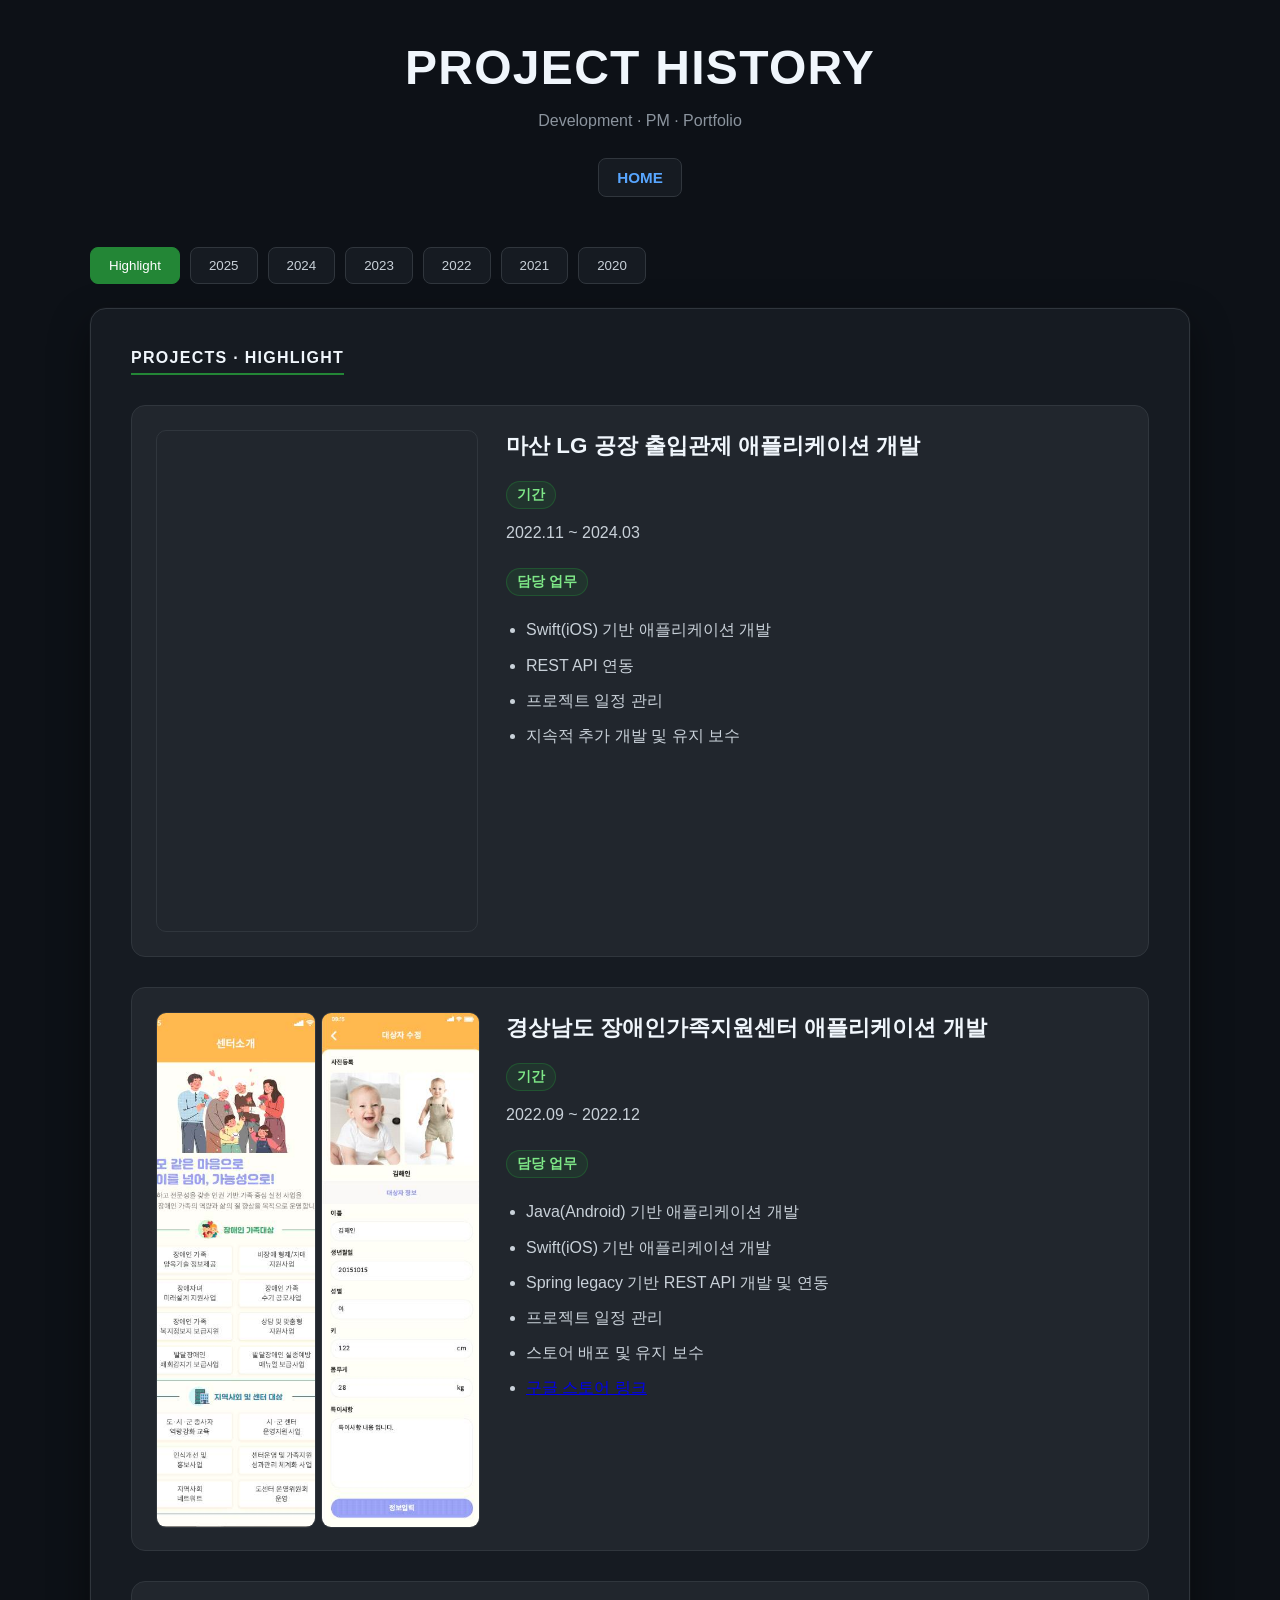
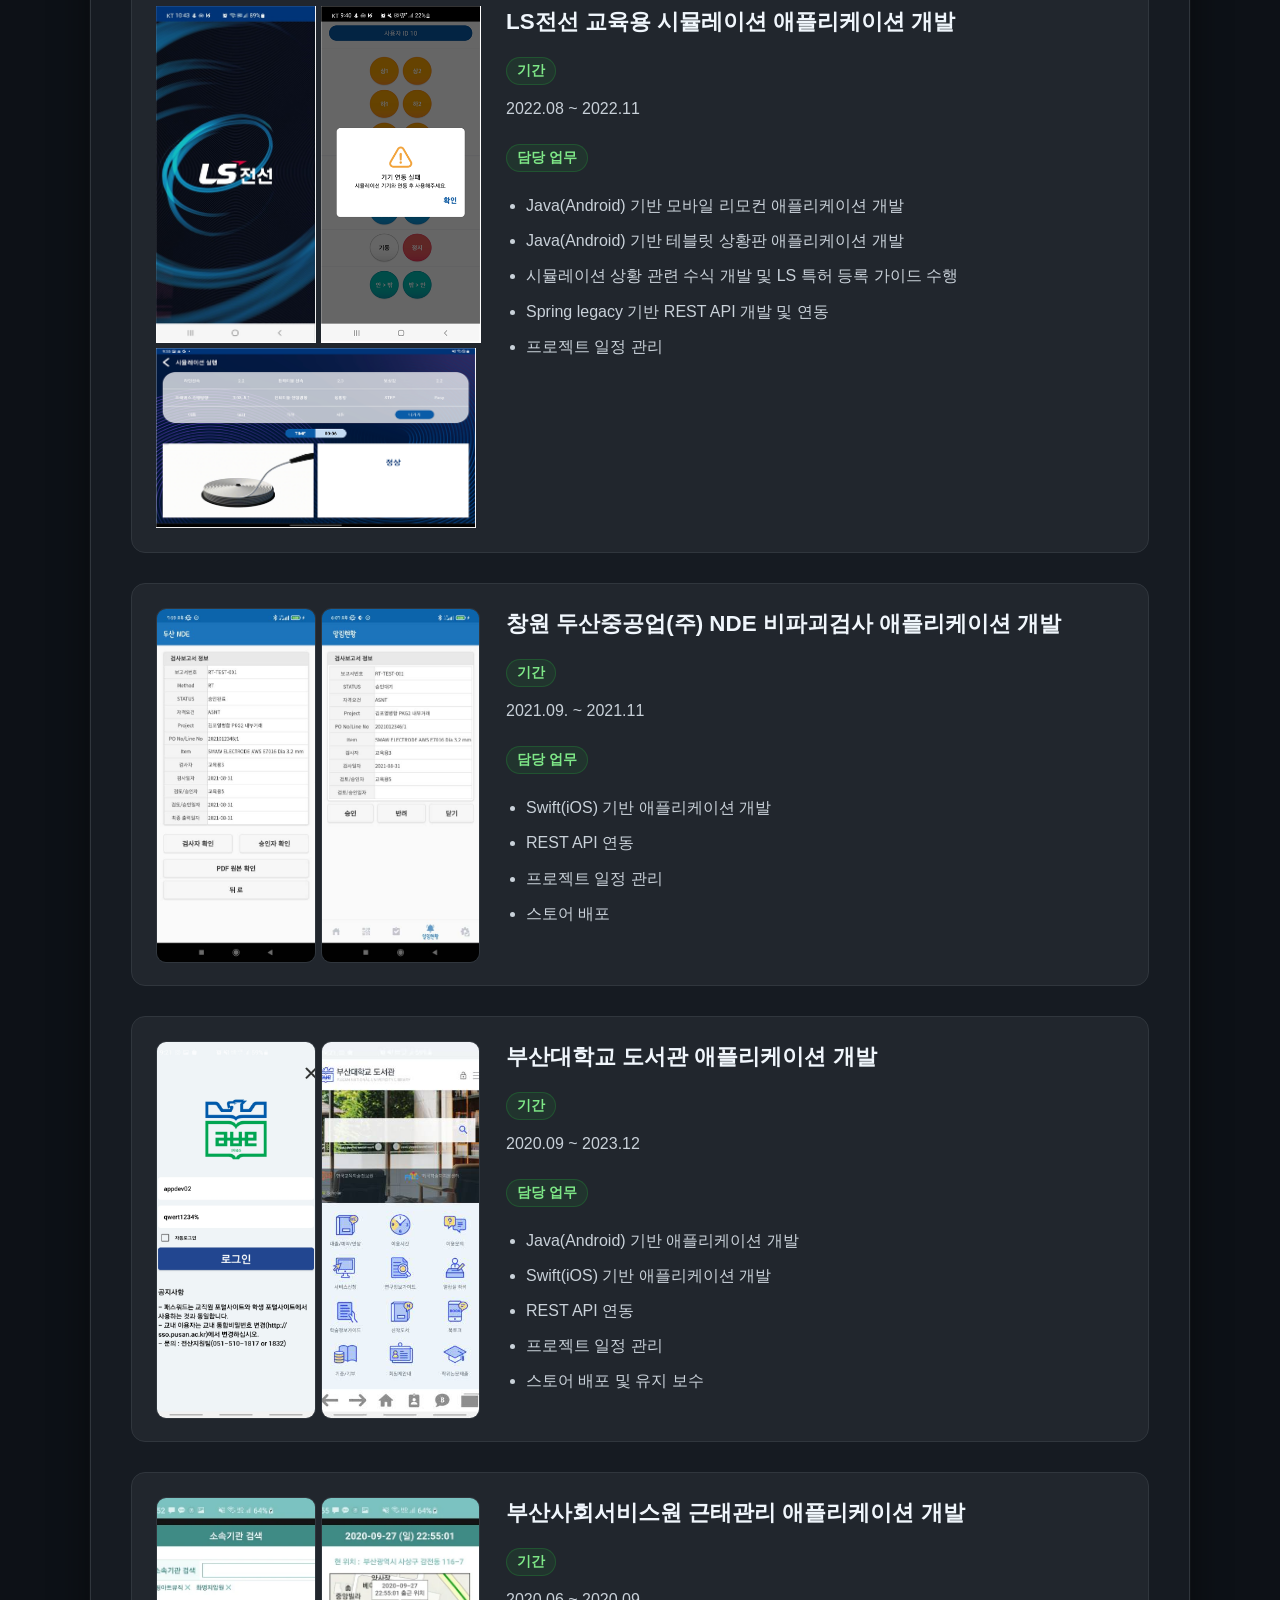
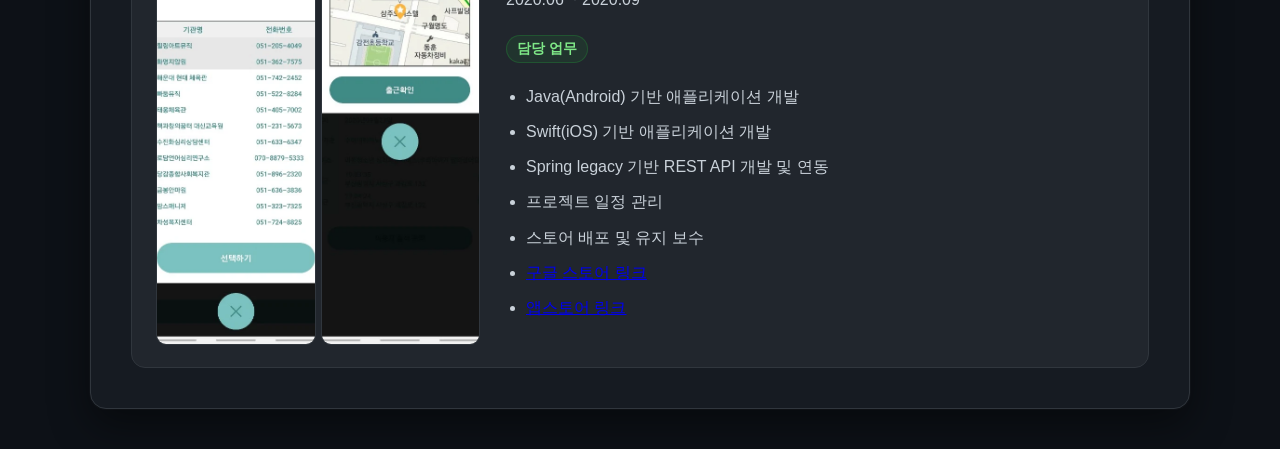
==== app_history_page.html @ d298a1f3 "123" ====
<!DOCTYPE html>
<html lang="ko">

<head>
    <meta charset="UTF-8">
    <meta name="viewport" content="width=device-width, initial-scale=1.0">
    <title>Project History | 김인호</title>

    <link rel="stylesheet" href="style_history.css">
</head>

<body>

    <!-- 헤더 -->
    <header class="top">
        <h1>PROJECT HISTORY</h1>

        <p class="subtitle">
            Development · PM · Portfolio
        </p>

        <nav>
            <a href="index.html">HOME</a>
        </nav>
    </header>

    <!-- 연도 버튼 -->
    <div class="year-tabs">
        <button class="year-btn active" data-year="highlight">Highlight</button>

        <button class="year-btn " data-year="2025">2025</button>
        <button class="year-btn" data-year="2024">2024</button>
        <button class="year-btn" data-year="2023">2023</button>
        <button class="year-btn" data-year="2022">2022</button>
        <button class="year-btn" data-year="2021">2021</button>
        <button class="year-btn" data-year="2020">2020</button>

    </div>

    <main>

        <!-- highlight -->
        <section class="history-section active" id="highlight">

            <h2>PROJECTS · HIGHLIGHT</h2>

          

            <div class="project-card">
                <div class="project-image">

                   <video
                    autoplay
                    muted
                    loop
                    playsinline
                    >
                <source src="https://ora2148.github.io/portfolio/videos/KakaoTalk_20240517_142802264.mp4" type="video/mp4">
            </video>
                </div>
                <div class="project-content">

                    <h3>마산 LG 공장 출입관제 애플리케이션 개발</h3>

                    <div class="info">
                        <span class="label">기간</span>
                        <p>2022.11 ~ 2024.03</p>
                    </div>

                    <div class="info">
                        <span class="label">담당 업무</span>

                        <ul>
                            <li>Swift(iOS) 기반 애플리케이션 개발</li>
                            <li>REST API 연동</li>
                            <li>프로젝트 일정 관리</li>
                            <li>지속적 추가 개발 및 유지 보수</li>
                        </ul>

                    </div>

                </div>

            </div>

  <div class="project-card">

                <div class="project-image">
                    <img src="https://ora2148.github.io/portfolio/images/1.kn.jpg" alt="">
                    <img src="https://ora2148.github.io/portfolio/images/2.kn.jpg" alt="">
                </div>

                <div class="project-content">

                    <h3>경상남도 장애인가족지원센터 애플리케이션 개발 </h3>

                    <div class="info">
                        <span class="label">기간</span>
                        <p>2022.09 ~ 2022.12</p>
                    </div>

                    <div class="info">
                        <span class="label">담당 업무</span>

                        <ul>
                            <li>Java(Android) 기반 애플리케이션 개발</li>
                            <li>Swift(iOS) 기반 애플리케이션 개발</li>
                            <li>Spring legacy 기반 REST API 개발 및 연동</li>
                            <li>프로젝트 일정 관리</li>
                            <li>스토어 배포 및 유지 보수</li>
                            <li><a href="https://play.google.com/store/apps/details?id=com.raonsoft.knfamily_new&hl=ko" target="_blank">구글 스토어 링크</a></li>
                        </ul>

                    </div>

                </div>

            </div>


            <div class="project-card">
                <div class="project-images">

                    <div class="top-images">
                        <img src="https://ora2148.github.io/portfolio/images/1.ls.png">
                        <img src="https://ora2148.github.io/portfolio/images/2.ls.png">
                    </div>

                    <img class="bottom-image"
                        src="https://ora2148.github.io/portfolio/images/4.ls.png">

                </div>
                <div class="project-content">

                    <h3>LS전선 교육용 시뮬레이션 애플리케이션 개발</h3>

                    <div class="info">
                        <span class="label">기간</span>
                        <p>2022.08 ~ 2022.11</p>
                    </div>

                    <div class="info">
                        <span class="label">담당 업무</span>

                        <ul>
                            <li>Java(Android) 기반 모바일 리모컨 애플리케이션 개발</li>
                            <li>Java(Android) 기반 테블릿 상황판 애플리케이션 개발</li>
                            <li>시뮬레이션 상황 관련 수식 개발 및 LS 특허 등록 가이드 수행</li>
                            <li>Spring legacy 기반 REST API 개발 및 연동</li>
                            <li>프로젝트 일정 관리</li>
                        </ul>

                    </div>

                </div>

            </div>

  <div class="project-card">

                <div class="project-image">
                    <img src="https://ora2148.github.io/portfolio/images/DS_DHI_NDE1.jpg" alt="">
                    <img src="https://ora2148.github.io/portfolio/images/DS_DHI_NDE2.jpg" alt="">
                </div>

                <div class="project-content">

                    <h3>창원 두산중공업(주) NDE 비파괴검사 애플리케이션 개발</h3>

                    <div class="info">
                        <span class="label">기간</span>
                        <p>2021.09. ~ 2021.11</p>
                    </div>

                    <div class="info">
                        <span class="label">담당 업무</span>

                        <ul>
                            <li>Swift(iOS) 기반 애플리케이션 개발</li>
                            <li>REST API 연동</li>
                            <li>프로젝트 일정 관리</li>
                            <li>스토어 배포</li>
                        </ul>

                    </div>

                </div>

            </div>




            <div class="project-card">

                <div class="project-image">
                    <img src="https://ora2148.github.io/portfolio/images/1.BL01.jpg" alt="">
                    <img src="https://ora2148.github.io/portfolio/images/1.BL02.jpg" alt="">
                </div>
                <div class="project-content">

                    <h3>부산대학교 도서관 애플리케이션 개발</h3>

                    <div class="info">
                        <span class="label">기간</span>
                        <p>2020.09 ~ 2023.12</p>
                    </div>

                    <div class="info">
                        <span class="label">담당 업무</span>

                        <ul>
                            <li>Java(Android) 기반 애플리케이션 개발</li>
                            <li>Swift(iOS) 기반 애플리케이션 개발</li>
                            <li>REST API 연동</li>
                            <li>프로젝트 일정 관리</li>
                            <li>스토어 배포 및 유지 보수</li>
                        </ul>

                    </div>

                </div>

            </div>


  <div class="project-card">

                <div class="project-image">
                    <img src="https://ora2148.github.io/portfolio/images/1.BWI.webp" alt="">
                    <img src="https://ora2148.github.io/portfolio/images/2.BWI.webp" alt="">
                </div>

                <div class="project-content">

                    <h3>부산사회서비스원 근태관리 애플리케이션 개발</h3>

                    <div class="info">
                        <span class="label">기간</span>
                        <p>2020.06 ~ 2020.09</p>
                    </div>

                    <div class="info">
                        <span class="label">담당 업무</span>

                        <ul>
                            <li>Java(Android) 기반 애플리케이션 개발</li>
                            <li>Swift(iOS) 기반 애플리케이션 개발</li>
                            <li>Spring legacy 기반 REST API 개발 및 연동</li>
                            <li>프로젝트 일정 관리</li>
                            <li>스토어 배포 및 유지 보수</li>
                            <li><a href="https://play.google.com/store/apps/details?id=kr.bswdi.android.app&hl=ko" target="_blank">구글 스토어 링크</a></li>
                            <li><a href="https://apps.apple.com/kr/app/%EB%B6%80%EC%82%B0%EC%A7%80%EC%97%AD%EC%82%AC%ED%9A%8C%EC%84%9C%EB%B9%84%EC%8A%A4/id1555189608" target="_blank">앱스토어 링크</a></li>
                        </ul>

                    </div>

                </div>

            </div>
            

   
        </section>


        <!-- 2025 -->
        <section class="history-section" id="2025">

            <h2>PROJECTS · 2025</h2>

            <div class="project-card">

                <div class="project-image">
                    <img src="https://ora2148.github.io/portfolio/images/01.lions.png" alt="">
                    <img src="https://ora2148.github.io/portfolio/images/02.lions.png" alt="">
                </div>

                <div class="project-content">

                    <h3>라이온스 사자회</h3>

                    <div class="info">
                        <span class="label">기간</span>
                        <p>2025.03 ~ 2025.11</p>
                    </div>

                    <div class="info">
                        <span class="label">담당 업무</span>

                        <ul>
                            <li>Java(Android) 기반 애플리케이션 개발</li>
                            <li>Swift(iOS) 기반 애플리케이션 개발</li>
                            <li>Spring legacy 기반 REST API 개발 및 연동</li>
                            <li>프로젝트 일정 관리</li>
                            <li>스토어 배포 및 유지 보수</li>
                            <li><a href="https://play.google.com/store/apps/details?id=com.cora.lionssaja&hl=ko" target="_blank">구글 스토어 링크</a></li>
                            <li><a href="https://apps.apple.com/kr/app/%EB%9D%BC%EC%9D%B4%EC%98%A8%EC%8A%A4-%EC%82%AC%EC%9E%90%ED%9A%8C/id6743465146" target="_blank">앱스토어 링크</a></li>
                        </ul>

                    </div>

                </div>

            </div>

        </section>






        <!-- 2024 -->
        <section class="history-section" id="2024">

            <h2>PROJECTS · 2024</h2>

            <div class="project-card">

                <div class="project-image">
                    <img src="images/project2.png" alt="">
                </div>

                <div class="project-content">

                    <h3>웹 서비스 개선 프로젝트</h3>

                    <div class="info">
                        <span class="label">기간</span>
                        <p>2024.03 ~ 2024.11</p>
                    </div>

                    <div class="info">
                        <span class="label">담당 업무</span>

                        <ul>
                            <li>반응형 웹 구현</li>
                            <li>다크모드 UI 개발</li>
                            <li>프로젝트 유지보수</li>
                        </ul>

                    </div>

                </div>

            </div>

        </section>


        <!-- 2023 -->
        <section class="history-section" id="2023">
            <h2>PROJECTS · 2023</h2>
            <p>2023 프로젝트 내용</p>
        </section>



        <!-- 2022 -->
        <section class="history-section" id="2022">
            <h2>PROJECTS · 2022</h2>
 <div class="project-card">
                <div class="project-image">

                   <video
                    autoplay
                    muted
                    loop
                    playsinline
                    >
                <source src="https://ora2148.github.io/portfolio/videos/KakaoTalk_20240517_142802264.mp4" type="video/mp4">
            </video>
                </div>
                <div class="project-content">

                    <h3>마산 LG 공장 출입관제 애플리케이션 개발</h3>

                    <div class="info">
                        <span class="label">기간</span>
                        <p>2022.11 ~ 2024.03</p>
                    </div>

                    <div class="info">
                        <span class="label">담당 업무</span>

                        <ul>
                            <li>Swift(iOS) 기반 애플리케이션 개발</li>
                            <li>REST API 연동</li>
                            <li>프로젝트 일정 관리</li>
                            <li>지속적 추가 개발 및 유지 보수</li>
                        </ul>

                    </div>

                </div>

            </div>

  <div class="project-card">

                <div class="project-image">
                    <img src="https://ora2148.github.io/portfolio/images/1.kn.jpg" alt="">
                    <img src="https://ora2148.github.io/portfolio/images/2.kn.jpg" alt="">
                </div>

                <div class="project-content">

                    <h3>경상남도 장애인가족지원센터 애플리케이션 개발 </h3>

                    <div class="info">
                        <span class="label">기간</span>
                        <p>2022.09 ~ 2022.12</p>
                    </div>

                    <div class="info">
                        <span class="label">담당 업무</span>

                        <ul>
                            <li>Java(Android) 기반 애플리케이션 개발</li>
                            <li>Swift(iOS) 기반 애플리케이션 개발</li>
                            <li>Spring legacy 기반 REST API 개발 및 연동</li>
                            <li>프로젝트 일정 관리</li>
                            <li>스토어 배포 및 유지 보수</li>
                            <li><a href="https://play.google.com/store/apps/details?id=com.raonsoft.knfamily_new&hl=ko" target="_blank">구글 스토어 링크</a></li>
                        </ul>

                    </div>

                </div>

            </div>


            <div class="project-card">
                <div class="project-images">

                    <div class="top-images">
                        <img src="https://ora2148.github.io/portfolio/images/1.ls.png">
                        <img src="https://ora2148.github.io/portfolio/images/2.ls.png">
                    </div>

                    <img class="bottom-image"
                        src="https://ora2148.github.io/portfolio/images/4.ls.png">

                </div>
                <div class="project-content">

                    <h3>LS전선 교육용 시뮬레이션 애플리케이션 개발</h3>

                    <div class="info">
                        <span class="label">기간</span>
                        <p>2022.08 ~ 2022.11</p>
                    </div>

                    <div class="info">
                        <span class="label">담당 업무</span>

                        <ul>
                            <li>Java(Android) 기반 모바일 리모컨 애플리케이션 개발</li>
                            <li>Java(Android) 기반 테블릿 상황판 애플리케이션 개발</li>
                            <li>시뮬레이션 상황 관련 수식 개발 및 LS 특허 등록 가이드 수행</li>
                            <li>Spring legacy 기반 REST API 개발 및 연동</li>
                            <li>프로젝트 일정 관리</li>
                        </ul>

                    </div>

                </div>

            </div>
                </section>

        <!-- 2021 -->
        <section class="history-section" id="2021">
            <h2>PROJECTS · 2021</h2>
            <div class="project-card">

                <div class="project-image">
                    <img src="https://ora2148.github.io/portfolio/images/1.BSR.png" alt="">
                    <img src="https://ora2148.github.io/portfolio/images/2.BSR.png" alt="">
                </div>

                <div class="project-content">

                    <h3>에스딘 - 부산 스탬프랠리 BSR</h3>

                    <div class="info">
                        <span class="label">기간</span>
                        <p>2021.06 ~ 2023.12</p>
                    </div>

                    <div class="info">
                        <span class="label">담당 업무</span>

                        <ul>
                            <li>Java(Android) 기반 애플리케이션 개발</li>
                            <li>Swift(iOS) 기반 애플리케이션 개발</li>
                            <li>Spring legacy 기반 REST API 개발 및 연동</li>
                            <li>프로젝트 일정 관리</li>
                            <li>스토어 배포 및 유지 보수</li>
                        </ul>

                    </div>

                </div>

            </div>


<div class="project-card">

                <div class="project-image">
                    <img src="https://ora2148.github.io/portfolio/images/DS_DHI_NDE1.jpg" alt="">
                    <img src="https://ora2148.github.io/portfolio/images/DS_DHI_NDE2.jpg" alt="">
                </div>

                <div class="project-content">

                    <h3>창원 두산중공업(주) NDE 비파괴검사 애플리케이션 개발</h3>

                    <div class="info">
                        <span class="label">기간</span>
                        <p>2021.09. ~ 2021.11</p>
                    </div>

                    <div class="info">
                        <span class="label">담당 업무</span>

                        <ul>
                            <li>Swift(iOS) 기반 애플리케이션 개발</li>
                            <li>REST API 연동</li>
                            <li>프로젝트 일정 관리</li>
                            <li>스토어 배포</li>
                        </ul>

                    </div>

                </div>

            </div>



        </section>


    <section class="history-section" id="2020">
                <h2>PROJECTS · 2020</h2>


 <div class="project-card">

                <div class="project-image">
                    <img src="https://ora2148.github.io/portfolio/images/1.BL01.jpg" alt="">
                    <img src="https://ora2148.github.io/portfolio/images/1.BL02.jpg" alt="">
                </div>
                <div class="project-content">

                    <h3>부산대학교 도서관 애플리케이션 개발</h3>

                    <div class="info">
                        <span class="label">기간</span>
                        <p>2020.09 ~ 2023.12</p>
                    </div>

                    <div class="info">
                        <span class="label">담당 업무</span>

                        <ul>
                            <li>Java(Android) 기반 애플리케이션 개발</li>
                            <li>Swift(iOS) 기반 애플리케이션 개발</li>
                            <li>REST API 연동</li>
                            <li>프로젝트 일정 관리</li>
                            <li>스토어 배포 및 유지 보수</li>
                        </ul>

                    </div>

                </div>

            </div>


  <div class="project-card">

                <div class="project-image">
                    <img src="https://ora2148.github.io/portfolio/images/1.BWI.webp" alt="">
                    <img src="https://ora2148.github.io/portfolio/images/2.BWI.webp" alt="">
                </div>

                <div class="project-content">

                    <h3>부산사회서비스원 근태관리 애플리케이션 개발</h3>

                    <div class="info">
                        <span class="label">기간</span>
                        <p>2020.06 ~ 2020.09</p>
                    </div>

                    <div class="info">
                        <span class="label">담당 업무</span>

                        <ul>
                            <li>Java(Android) 기반 애플리케이션 개발</li>
                            <li>Swift(iOS) 기반 애플리케이션 개발</li>
                            <li>Spring legacy 기반 REST API 개발 및 연동</li>
                            <li>프로젝트 일정 관리</li>
                            <li>스토어 배포 및 유지 보수</li>
                            <li><a href="https://play.google.com/store/apps/details?id=kr.bswdi.android.app&hl=ko" target="_blank">구글 스토어 링크</a></li>
                            <li><a href="https://apps.apple.com/kr/app/%EB%B6%80%EC%82%B0%EC%A7%80%EC%97%AD%EC%82%AC%ED%9A%8C%EC%84%9C%EB%B9%84%EC%8A%A4/id1555189608" target="_blank">앱스토어 링크</a></li>
                        </ul>

                    </div>

                </div>

            </div>
            













            </section>

    </main>

    <script>

        const buttons = document.querySelectorAll('.year-btn');
        const sections = document.querySelectorAll('.history-section');

        buttons.forEach(button => {

            button.addEventListener('click', () => {

                const targetYear = button.dataset.year;

                buttons.forEach(btn => {
                    btn.classList.remove('active');
                });

                sections.forEach(section => {
                    section.classList.remove('active');
                });

                button.classList.add('active');

                document
                    .getElementById(targetYear)
                    .classList.add('active');

            });

        });

    </script>

</body>

</html>
---- style_history.css ----
/* GitHub Dark 스타일 기반 */

/* 전체 */
body {
    margin: 0;
    padding: 40px 20px;

    font-family: -apple-system, BlinkMacSystemFont, "Segoe UI",
        Helvetica, Arial, sans-serif;

    background: #0d1117;
    color: #c9d1d9;
}

/* 헤더 */
.top {
    text-align: center;
    margin-bottom: 50px;
}

.top h1 {
    margin: 0;
    font-size: 3rem;
    font-weight: 700;
    letter-spacing: 0.08rem;
    color: #f0f6fc;
}

.subtitle {
    margin-top: 12px;
    color: #8b949e;
    font-size: 1rem;
}

/* 네비게이션 */
nav {
    margin-top: 24px;
}

nav a {
    display: inline-block;

    padding: 10px 18px;

    color: #58a6ff;
    text-decoration: none;
    font-size: 0.95rem;
    font-weight: 600;

    border: 1px solid #30363d;
    border-radius: 8px;

    background: #161b22;

    transition: all 0.2s ease;
}

nav a:hover {
    background: #21262d;
    border-color: #58a6ff;
}

/* 메인 */
main {
    max-width: 1100px;
    margin: 0 auto;
}

/* 섹션 */
.history-section {
    background: #161b22;

    border: 1px solid #30363d;
    border-radius: 16px;

    padding: 40px;

    box-shadow:
        0 0 0 1px rgba(240,246,252,0.02),
        0 16px 40px rgba(0,0,0,0.45);
}

/* 섹션 제목 */
.history-section h2 {
    display: inline-block;

    margin: 0 0 30px;
    padding-bottom: 6px;

    font-size: 1rem;
    font-weight: 600;
    letter-spacing: 0.08rem;

    color: #f0f6fc;

    border-bottom: 2px solid #238636;
}

/* 프로젝트 카드 */
.project-card {
    display: grid;
    grid-template-columns: 320px 1fr;
    gap: 30px;

    margin-bottom: 30px;
    padding: 24px;

    background: #21262d;

    border: 1px solid #30363d;
    border-radius: 14px;

    transition: all 0.2s ease;
}

/* 마지막 카드 */
.project-card:last-child {
    margin-bottom: 0;
}

/* hover */
.project-card:hover {
    border-color: #238636;

    transform: translateY(-2px);

    box-shadow:
        0 0 0 1px rgba(35,134,54,0.2),
        0 8px 24px rgba(0,0,0,0.35);
}

/* 프로젝트 이미지 */
.project-image {
    display: flex;
    gap: 5px;
}

.project-image img {
    width: calc(50% - 2.5px);
    height: 100%;

    object-fit: cover;

    border-radius: 10px;
    border: 1px solid #30363d;
}

.project-image video {
    width: 100%;
    height: 500px;

    object-fit: cover;

    border-radius: 10px;
    border: 1px solid #30363d;
}

/* 프로젝트 내용 */
.project-content h3 {
    margin: 0 0 20px;

    font-size: 1.4rem;
    font-weight: 700;

    color: #f0f6fc;
}

/* 정보 블록 */
.info {
    margin-bottom: 22px;
}

/* 라벨 */
.label {
    display: inline-block;

    margin-bottom: 10px;
    padding: 4px 10px;

    font-size: 0.85rem;
    font-weight: 600;

    color: #7ee787;

    background: rgba(35, 134, 54, 0.15);

    border: 1px solid rgba(35, 134, 54, 0.4);
    border-radius: 999px;
}

/* 텍스트 */
p,
li {
    margin: 0;
    color: #c9d1d9;
    line-height: 1.7;
}

/* 리스트 */
ul {
    margin: 10px 0 0;
    padding-left: 20px;
}

li {
    margin-bottom: 8px;
}

/* 연도 탭 */
.year-tabs {
    display: flex;
    gap: 10px;

    margin-bottom: 24px;
}

/* 버튼 */
.year-btn {
    padding: 10px 18px;

    background: #161b22;
    color: #c9d1d9;

    border: 1px solid #30363d;
    border-radius: 8px;

    cursor: pointer;

    transition: all 0.2s ease;
}

/* hover */
.year-btn:hover {
    border-color: #58a6ff;
}

/* 활성 버튼 */
.year-btn.active {
    background: #238636;
    color: #ffffff;

    border-color: #238636;
}

/* 기본 숨김 */
.history-section {
    display: none;
}

/* 활성 section */
.history-section.active {
    display: block;
}

.year-tabs {
    max-width: 1100px;
    margin: 0 auto 24px;
}


.project-images{
    display:flex;
    flex-direction:column;
    gap:5px;
}

.top-images{
    display:flex;
    gap:5px;
}

.top-images img{
    width:50%;
    object-fit:cover;
}

.bottom-image{
    width:100%;
    object-fit:cover;
}
/* 반응형 */
@media (max-width: 768px) {

    body {
        padding: 20px 12px;
    }

    .top h1 {
        font-size: 2.2rem;
    }

    .history-section {
        padding: 24px;
    }

    .project-card {
        grid-template-columns: 1fr;
    }

    .project-image img {
        max-height: 220px;
    }

    .project-content h3 {
        font-size: 1.2rem;
    }
}
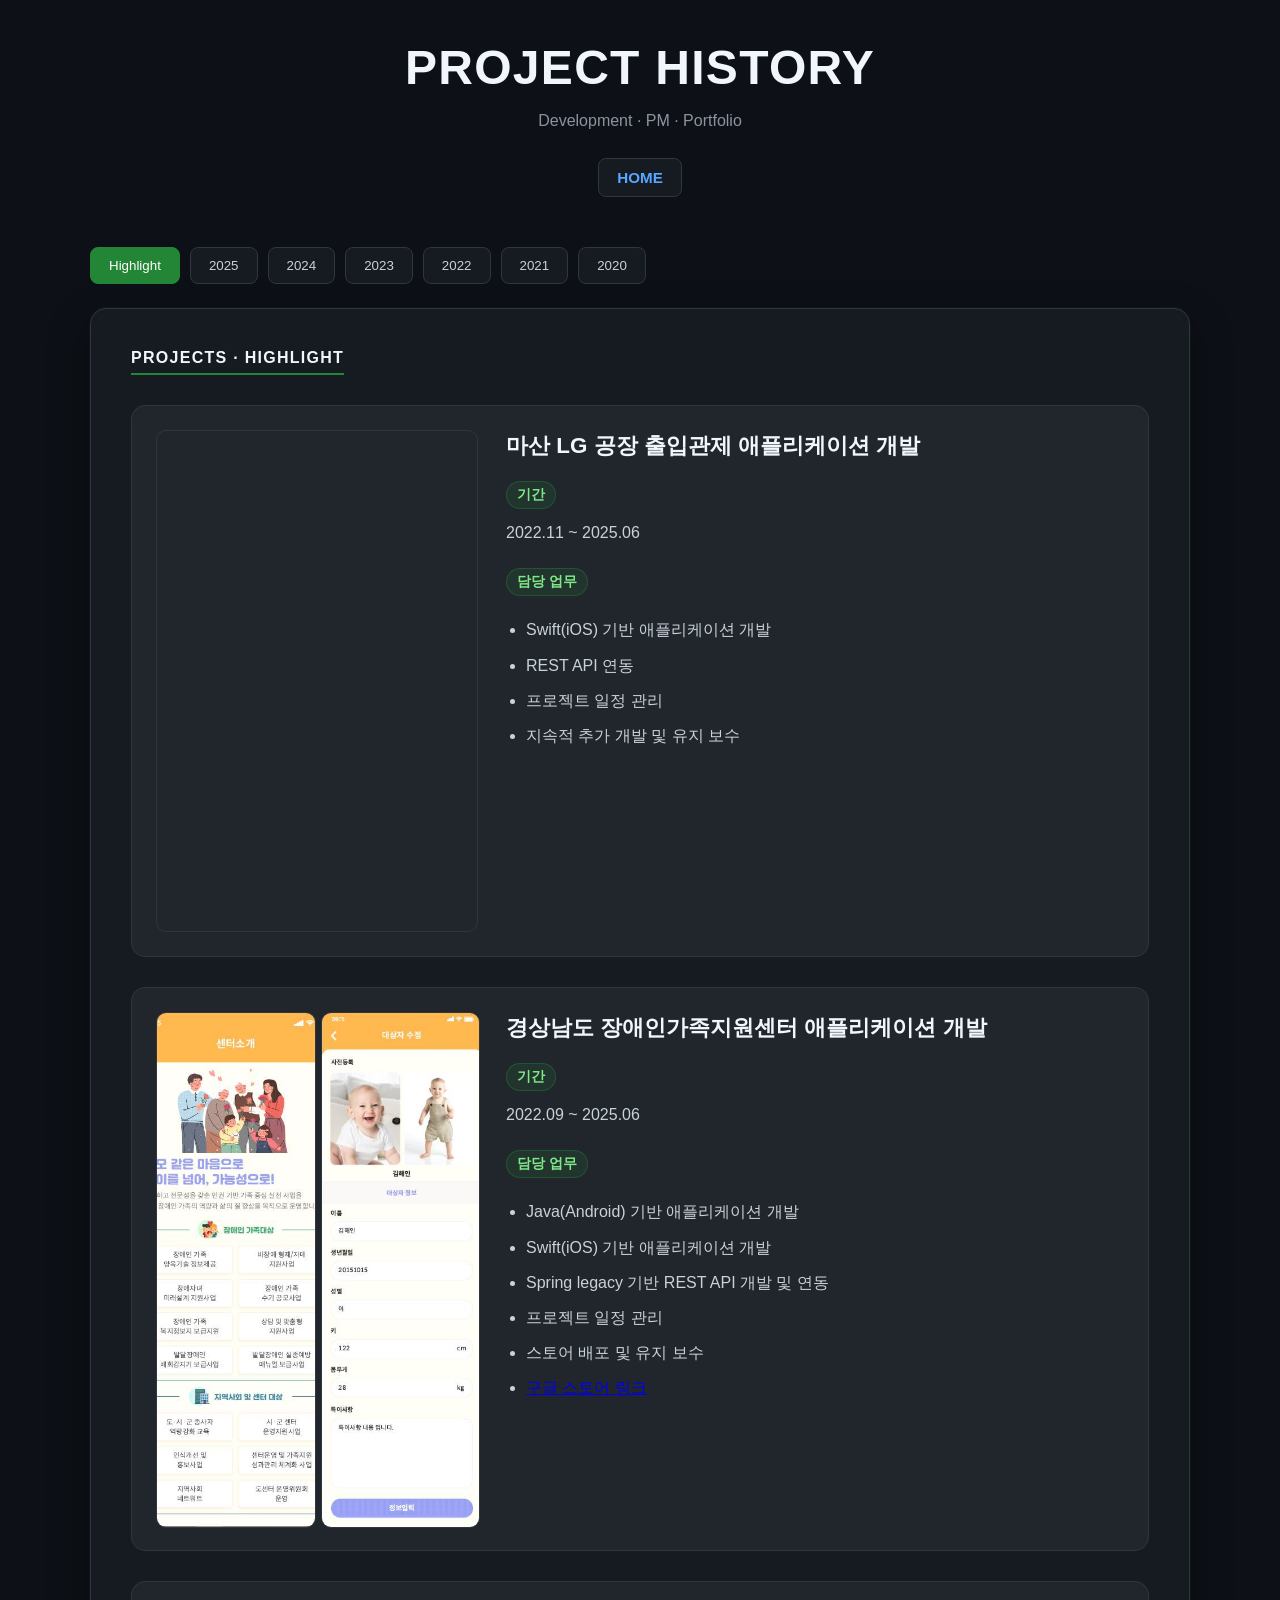
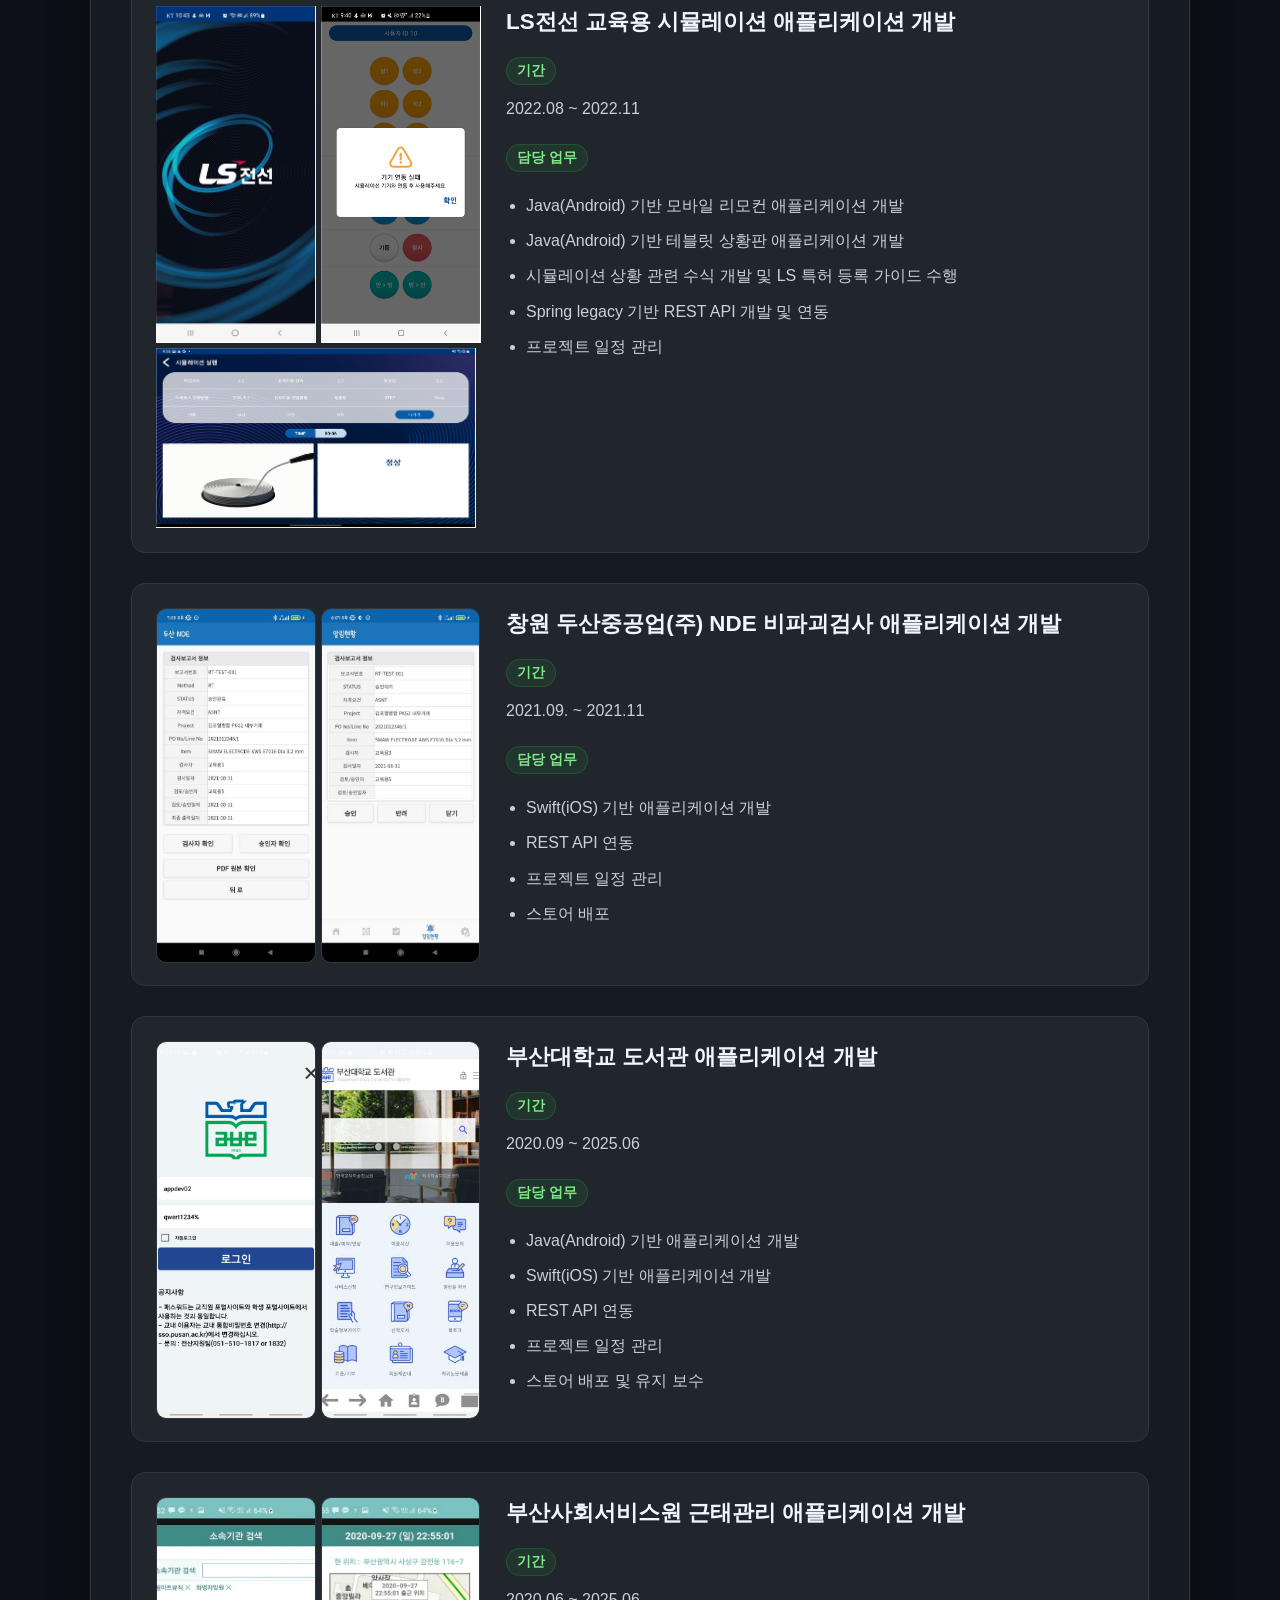
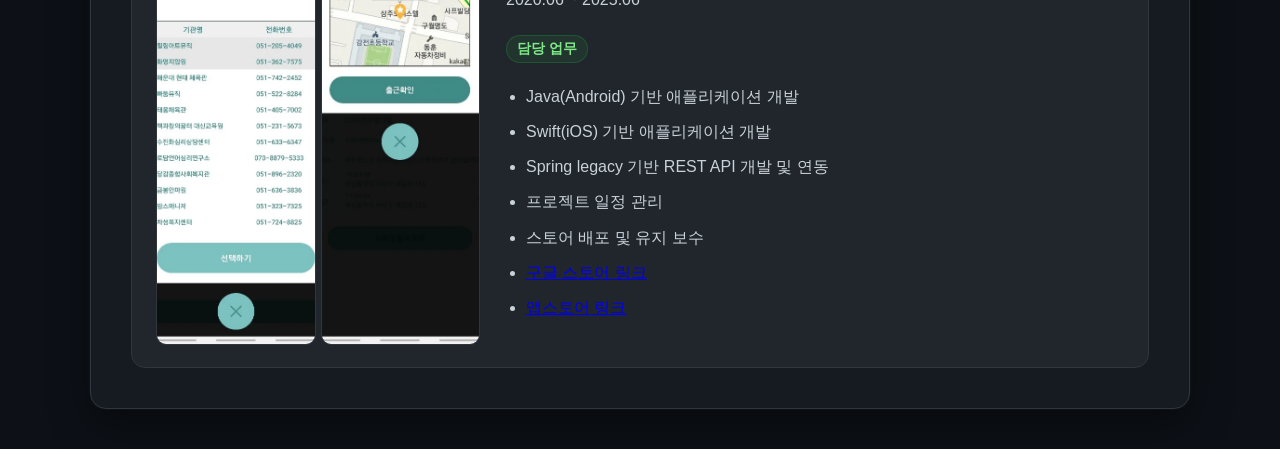
==== commit f3f8137c: "123" ====
--- a/app_history_page.html
+++ b/app_history_page.html
@@ -64,7 +64,7 @@
 
                     <div class="info">
                         <span class="label">기간</span>
-                        <p>2022.11 ~ 2024.03</p>
+                        <p>2022.11 ~ 2025.06</p>
                     </div>
 
                     <div class="info">
@@ -96,7 +96,7 @@
 
                     <div class="info">
                         <span class="label">기간</span>
-                        <p>2022.09 ~ 2022.12</p>
+                        <p>2022.09 ~ 2025.06</p>
                     </div>
 
                     <div class="info">
@@ -203,7 +203,7 @@
 
                     <div class="info">
                         <span class="label">기간</span>
-                        <p>2020.09 ~ 2023.12</p>
+                        <p>2020.09 ~ 2025.06</p>
                     </div>
 
                     <div class="info">
@@ -237,7 +237,7 @@
 
                     <div class="info">
                         <span class="label">기간</span>
-                        <p>2020.06 ~ 2020.09</p>
+                        <p>2020.06 ~ 2025.06</p>
                     </div>
 
                     <div class="info">
@@ -269,41 +269,7 @@
 
             <h2>PROJECTS · 2025</h2>
 
-            <div class="project-card">
-
-                <div class="project-image">
-                    <img src="https://ora2148.github.io/portfolio/images/01.lions.png" alt="">
-                    <img src="https://ora2148.github.io/portfolio/images/02.lions.png" alt="">
-                </div>
-
-                <div class="project-content">
-
-                    <h3>라이온스 사자회</h3>
-
-                    <div class="info">
-                        <span class="label">기간</span>
-                        <p>2025.03 ~ 2025.11</p>
-                    </div>
-
-                    <div class="info">
-                        <span class="label">담당 업무</span>
-
-                        <ul>
-                            <li>Java(Android) 기반 애플리케이션 개발</li>
-                            <li>Swift(iOS) 기반 애플리케이션 개발</li>
-                            <li>Spring legacy 기반 REST API 개발 및 연동</li>
-                            <li>프로젝트 일정 관리</li>
-                            <li>스토어 배포 및 유지 보수</li>
-                            <li><a href="https://play.google.com/store/apps/details?id=com.cora.lionssaja&hl=ko" target="_blank">구글 스토어 링크</a></li>
-                            <li><a href="https://apps.apple.com/kr/app/%EB%9D%BC%EC%9D%B4%EC%98%A8%EC%8A%A4-%EC%82%AC%EC%9E%90%ED%9A%8C/id6743465146" target="_blank">앱스토어 링크</a></li>
-                        </ul>
-
-                    </div>
-
-                </div>
-
-            </div>
-
+            
         </section>
 
 
@@ -352,7 +318,40 @@
         <!-- 2023 -->
         <section class="history-section" id="2023">
             <h2>PROJECTS · 2023</h2>
-            <p>2023 프로젝트 내용</p>
+            <div class="project-card">
+
+                    <div class="project-image">
+                        <img src="https://ora2148.github.io/portfolio/images/01.lions.png" alt="">
+                        <img src="https://ora2148.github.io/portfolio/images/02.lions.png" alt="">
+                    </div>
+
+                    <div class="project-content">
+
+                        <h3>라이온스 사자회</h3>
+
+                        <div class="info">
+                            <span class="label">기간</span>
+                            <p>2023.03 ~ 2023.11</p>
+                        </div>
+
+                        <div class="info">
+                            <span class="label">담당 업무</span>
+
+                            <ul>
+                                <li>Java(Android) 기반 애플리케이션 개발</li>
+                                <li>Swift(iOS) 기반 애플리케이션 개발</li>
+                                <li>Spring legacy 기반 REST API 개발 및 연동</li>
+                                <li>프로젝트 일정 관리</li>
+                                <li>스토어 배포 및 유지 보수</li>
+                                <li><a href="https://play.google.com/store/apps/details?id=com.cora.lionssaja&hl=ko" target="_blank">구글 스토어 링크</a></li>
+                                <li><a href="https://apps.apple.com/kr/app/%EB%9D%BC%EC%9D%B4%EC%98%A8%EC%8A%A4-%EC%82%AC%EC%9E%90%ED%9A%8C/id6743465146" target="_blank">앱스토어 링크</a></li>
+                            </ul>
+
+                        </div>
+
+                </div>
+
+            </div>
         </section>
 
 
@@ -540,7 +539,38 @@
 
             </div>
 
-
+<div class="project-card">
+              <div class="project-image column">
+                    <img src="https://ora2148.github.io/portfolio/images/울릉크루즈.png" alt="">
+                    <img src="https://ora2148.github.io/portfolio/images/울릉크루즈 홈페이지 화면설계_v3-2 22.01.19_페이지_35.jpg" alt="">
+                </div>
+
+                <div class="project-content">
+
+                    <h3>울릉크루즈 크루즈 예약 시스템 개발 </h3>
+
+                    <div class="info">
+                        <span class="label">기간</span>
+                        <p>2021.11 ~ 2022.06</p>
+                    </div>
+
+                    <div class="info">
+                        <span class="label">담당 업무</span>
+
+                        <ul>
+                            <li>Java(Android) 기반 태블릿 애플리케이션 개발</li>
+                            <li>Spring legacy 기반 REST API 개발 및 연동</li>
+                            <li>차량 감지 카메라 외주 관리 및 API 연동</li>
+                            <li>AWS 서버 구축 및 관리</li>
+                            <li>프로젝트 일정 관리</li>
+
+                        </ul>
+
+                    </div>
+
+                </div>
+
+            </div> 
 
         </section>
 
--- a/style_history.css
+++ b/style_history.css
@@ -269,6 +269,16 @@
     gap:5px;
 }
 
+/* 세로 */
+.project-image.column{
+    display:flex;
+    flex-direction:column;
+    gap:8px;
+}
+.project-image.column img{
+    width:100%;
+}
+
 .top-images img{
     width:50%;
     object-fit:cover;
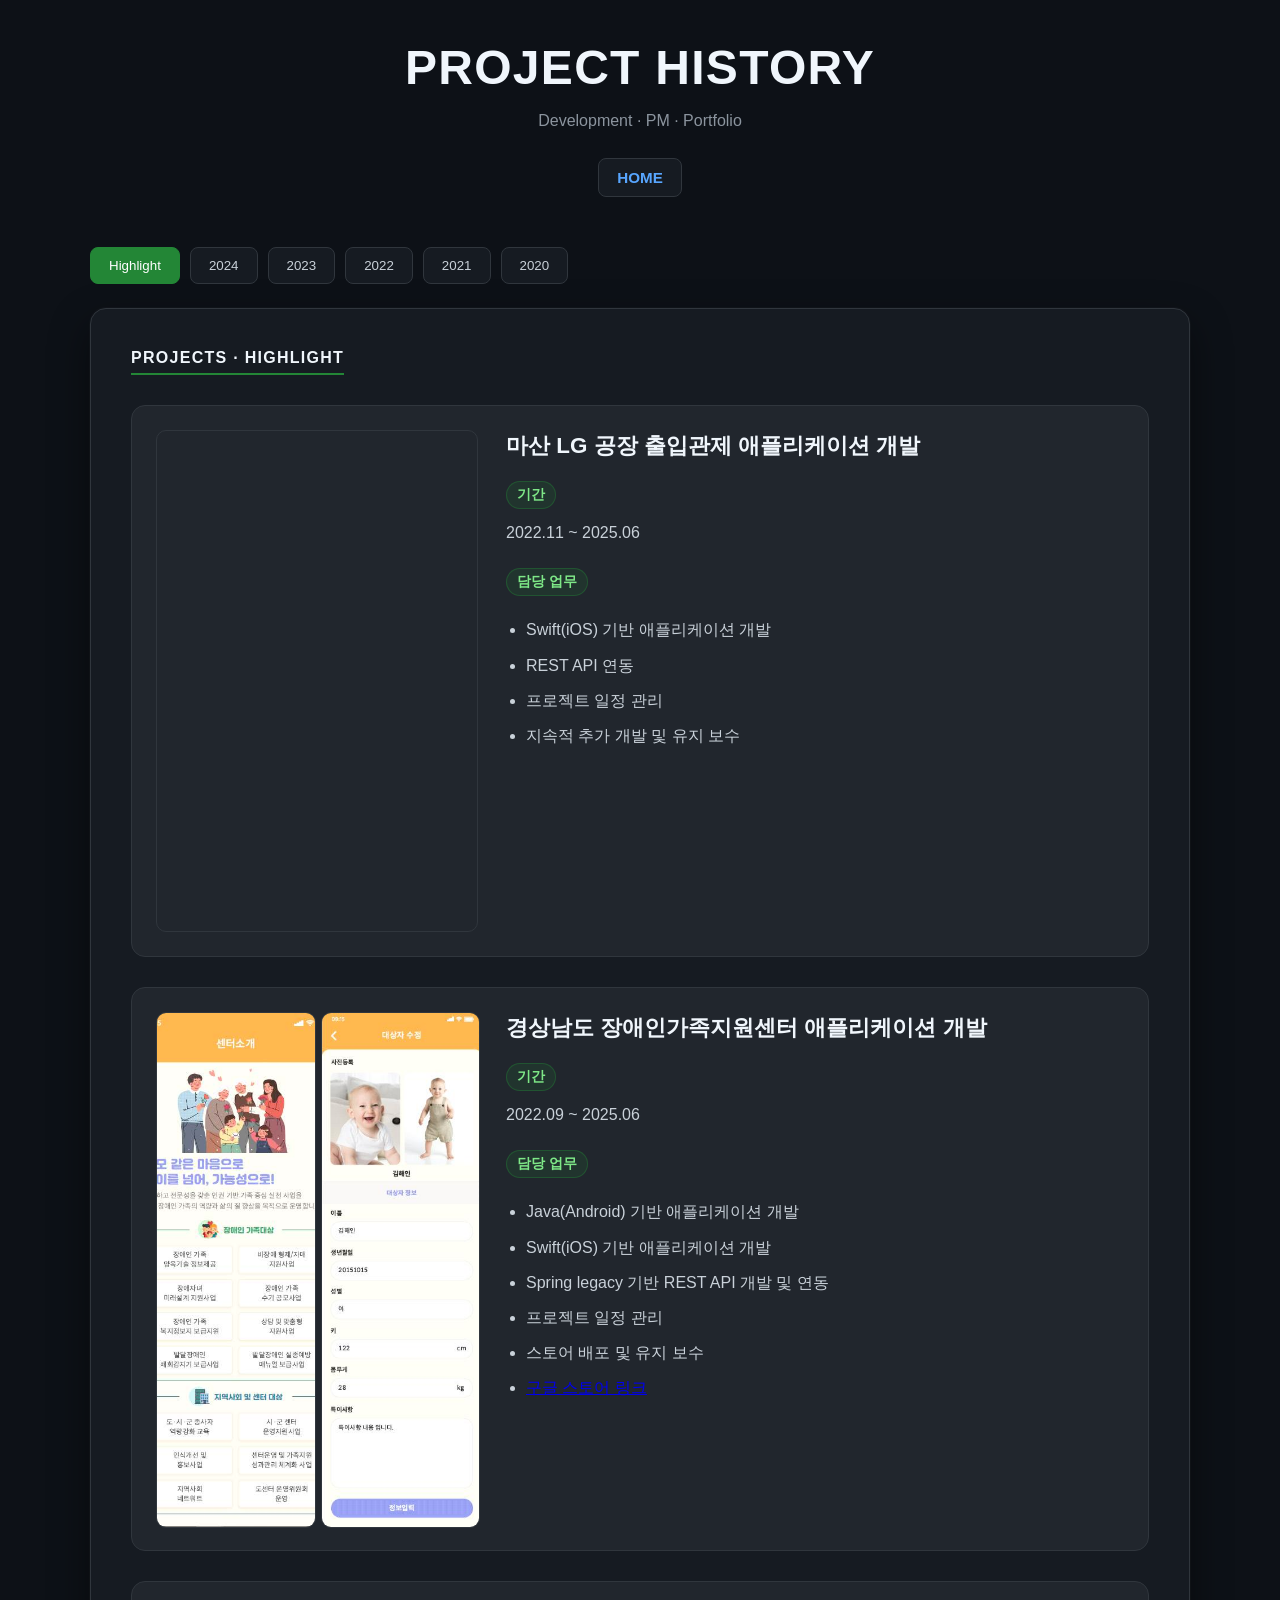
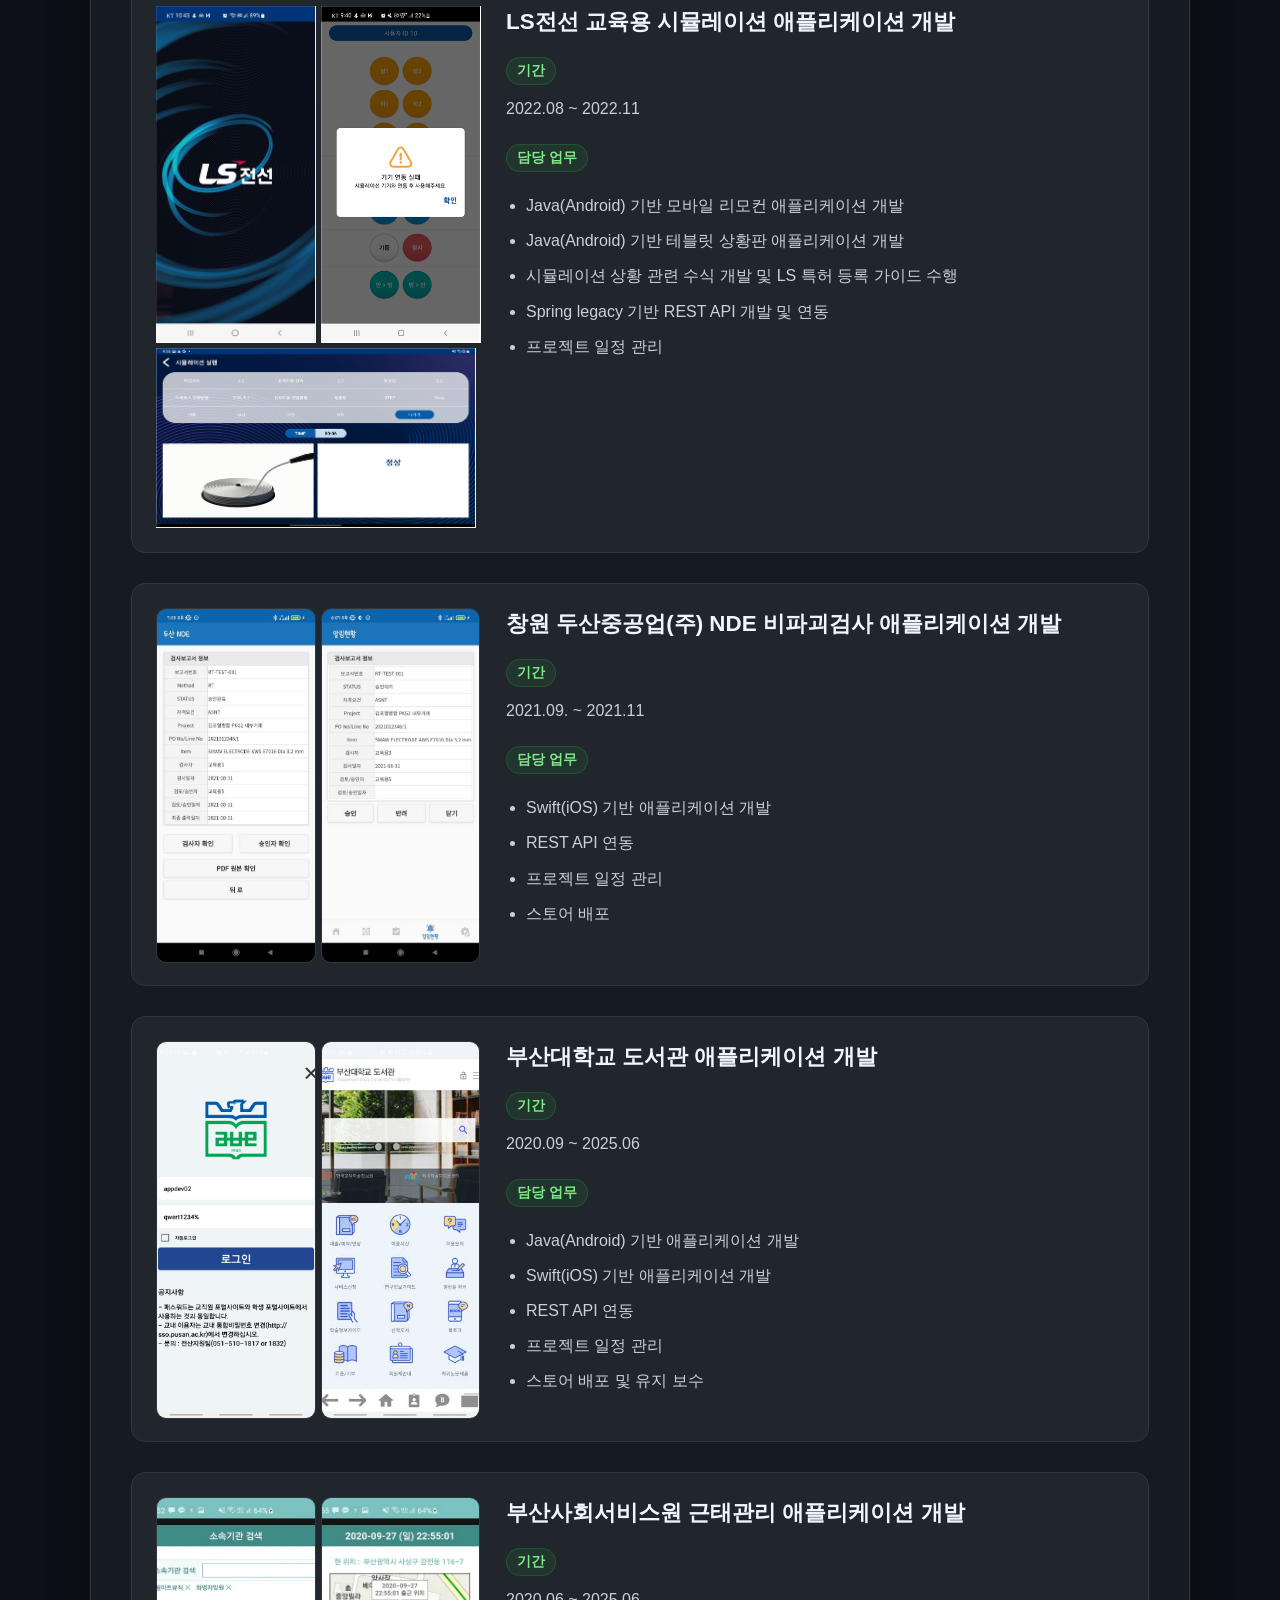
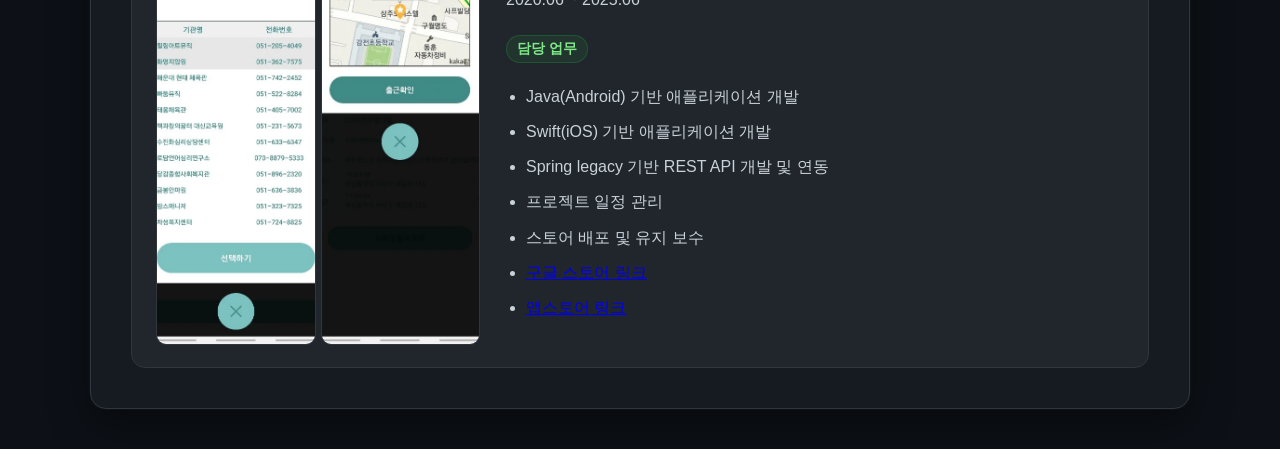
==== commit eb3d9fbd: "123" ====
--- a/app_history_page.html
+++ b/app_history_page.html
@@ -28,7 +28,6 @@
     <div class="year-tabs">
         <button class="year-btn active" data-year="highlight">Highlight</button>
 
-        <button class="year-btn " data-year="2025">2025</button>
         <button class="year-btn" data-year="2024">2024</button>
         <button class="year-btn" data-year="2023">2023</button>
         <button class="year-btn" data-year="2022">2022</button>
@@ -264,13 +263,7 @@
         </section>
 
 
-        <!-- 2025 -->
-        <section class="history-section" id="2025">
-
-            <h2>PROJECTS · 2025</h2>
-
-            
-        </section>
+     
 
 
 
@@ -331,7 +324,7 @@
 
                         <div class="info">
                             <span class="label">기간</span>
-                            <p>2023.03 ~ 2023.11</p>
+                            <p>2023.03 ~ 2025.06</p>
                         </div>
 
                         <div class="info">
